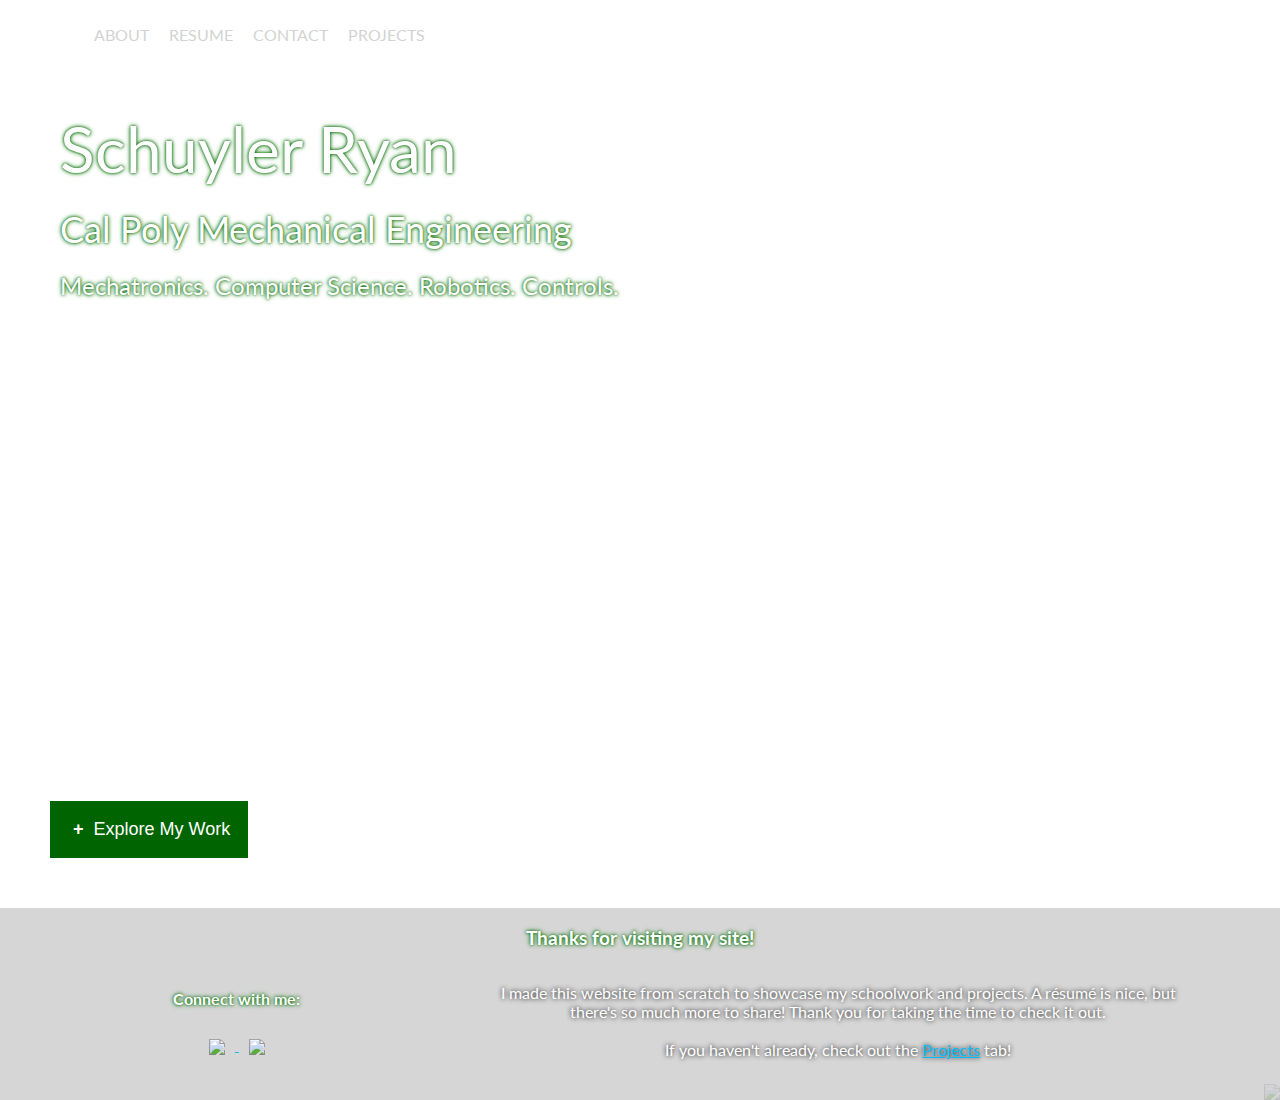
==== index.html @ dcca6e70 "Add files via upload" ====
﻿<!DOCTYPE html>

<html lang="en">

<head>

	<meta charset="utf-8" />
	<title>SR | Home</title>
	<meta name="viewport" content="width=device-width, initial-scale=1.0">
	<meta name="description" content="My personal website to show off">
	<meta name="keywords" content="engineering, computer, cs, mechanical, mechatronics, robotics, ai, html, css, python, c, javascript">
	<meta name="author" content="Schuyler Ryan">
	<link href="https://fonts.googleapis.com/css2?family=Lato&display=swap" rel="stylesheet">
	<link rel="stylesheet" href="styles.css">

</head>

<body>

	<div class="bgimg">
		<div class="container">

			<div class="nav-wrapper">

				<div class="left-side">
					<div class="nav-link-wrapper active-nav-link">
						<a href="index.html">Home</a>
					</div>
					<div class="nav-link-wrapper">
						<a href="about_me.html">About</a>
					</div>
					<div class="nav-link-wrapper">
						<a href="resume_and_coursework.html">Resume</a>
					</div>
					<div class="nav-link-wrapper">
						<a href="contact.html">Contact</a>
					</div>
					<div class="nav-link-wrapper">
						<a href="projects.html">Projects</a>
					</div>
				</div>

				<div class="right-side">
					<div class="brand">
						<a href="contact.html" style="text-decoration: none; color: white;">SCHUYLER RYAN</a>
					</div>
				</div>

			</div>


			<div class="home-wrapper">

				<div class="home-picture">
					<img src="images/portrait2Trans.png" />
				</div>

				<div class="home-projects-wrapper">
					<button type="button" class="collapsible">Explore My Work</button>
					<div class="collapsible-content">
						<!--NASA Banner-->
						<div class="project-banner">
							<a href="projects.html" style="text-decoration: none; color: forestgreen;">NASA RASC-AL Special Edition 2021 Moon to Mars Ice and Prospecting Challenge</a>
						</div>
						<!--SUMO Bot Banner-->
						<div class="project-banner">
							<a href="projects.html#SUMOBot-project" style="text-decoration: none; color: white;">Cal Poly Mechatronics Student SUMO Bot Competition</a>
						</div>					
						<!--AI Banner-->
						<div class="project-banner">
							<a href="projects.html#AI-project" style="text-decoration: none; color: forestgreen;">Artificial Intelligence Project Gallery</a>
						</div>
						<!--Systems Banner-->
						<div class="project-banner">
							<a href="projects.html#systems-project" style="text-decoration: none; color: white;">Systems Programming Project Gallery</a>
						</div>
						<!--Roborodentia-->
						<div class="project-banner">
							<a href="projects.html#roborodentia-project" style="text-decoration: none; color: forestgreen;">Cal Poly Roborodentia Student Competition</a>
						</div>
					</div>
				</div>

				<div class="home-signature">
					<div class="home-signature-name">
						Schuyler Ryan
					</div>
					<div class="home-signature-school">
						Cal Poly Mechanical Engineering
					</div>
					<div class="home-signature-skills">
						Mechatronics. Computer Science. Robotics. Controls.
					</div>
				</div>

			</div>

		</div>
	</div>
	<script>
		var coll = document.getElementsByClassName("collapsible");
		var i;

		for (i = 0; i < coll.length; i++) {
			coll[i].addEventListener("click", function () {
				this.classList.toggle("active");
				var content = this.nextElementSibling;
				if (content.style.display === "block") {
					content.style.display = "none";
				} else {
					content.style.display = "block";
				}
			});
		}
	</script>
	<footer id="footer">
		<h3>Thanks for visiting my site!</h3>
		<div class="footer-col1">
			<h4>Connect with me:</h4>
			<a href="https://www.linkedin.com/in/schuyler-ryan-07632a190" target="_blank" rel="noopener noreferrer">
				<img src="images/linkedin.png">
			</a>
			<a href="contact.html">
				<img src="images/email.svg">
			</a>
		</div>
		<div class="footer-col2">
			<p>
				I made this website from scratch to showcase my schoolwork and projects. A résumé is nice, but there's so much more to share! Thank you for taking the time to check it out. <br /><br />
				If you haven't already, check out the <a href="projects.html">Projects</a> tab!
			</p>
		</div>
	</footer>
</body>


</html>
---- styles.css ----
﻿/* stylesheet for practice website */

/*main styles */
body {
	position: relative;
	min-height: 1100px;
	margin: 0px;
	font-family: 'Lato', sans-serif;
	color: white;
	opacity: 1.00;
	background-attachment: fixed;
	background-position: center center;
	background-repeat: no-repeat;
	background-image: url("images/background.jpg");
	background-size: cover;
}
.container {
	display: grid;
	grid-template-columns: 1fr;
}

h1, h2, h3, h4, h5 {
	font-family: 'Lato', sans-serif;
	color: white;
	text-shadow: 0 0 3px darkgreen, 0 0 5px forestgreen;
}

p {
	color: white;
	text-shadow: 0 0 5px black;
}

a {
	color: deepskyblue;
}

a:visited {
	color: mediumpurple;
}

footer {
	position: absolute;
	bottom: 0;
	width: 100%;
	height: 12rem;
	background-color: rgba(204, 204, 204, 0.8);
	text-align: center;
	overflow: hidden;
}

.footer-col1 {
	text-align: center;
	margin-left: 1vw;
	margin-right: 1vw;
	width: 35vw;
	max-height: 180px;
	float: left;
	display: inline-block;
}

.footer-col1 img {
	padding: 10px;
	max-width: 50px;
	height: auto;
	vertical-align: middle;
}

.footer-col2 {
	text-align: center;
	margin-left: 1vw;
	margin-right: 1vw;
	width: 55vw;
	max-height: 180px;
	float: left;
}

/*nav styles*/
.nav-wrapper {
	display: flex;
	justify-content: space-between;
	padding: 25px;
}

.left-side {
	display: flex;
}

.nav-wrapper > .left-side > div {
	margin-right: 20px;
	font-size: 1em;
	text-transform: uppercase;
}

.nav-link-wrapper {
	height: 22px;
	border-bottom: 1px solid transparent;
	transition: border-bottom 0.3s;
}

.nav-link-wrapper a {
	color: lightgray;
	text-decoration: none;
	transition: color 0.3s;
}

.nav-link-wrapper:hover {
	border-bottom: 1px solid white;
}

.nav-link-wrapper a:hover {
	color: white;
}

.active-nav-link {
	border-bottom: 1px solid white;
}

.active-nav-link a {
	color: white !important;
}

/*background styles*/
.bgimg {
	padding-bottom: 12rem; /*to make room for footer*/
}

/*about page styles */
.about-wrapper {
	padding-bottom: 17px;
}

.profile-image-wrapper img {
	float: left;
	margin-left: 20px;
	margin-right: 20px;
	width: 35vw; /*Width always 35% viewport. auto height keeps aspect ratio*/
	height: auto;
	border: 3px solid forestgreen;
}

.profile-content-wrapper {
	margin-right: 20px;
	margin-left: 20px;
	font-size: 20px;
	font-family: Verdana, sans-serif;
	text-align: justify;
	border: 1px solid white;
	background: rgba(204, 204, 204, 0.3);
	padding-left: 10px;
	padding-right: 10px;
}

.profile-content-wrapper h1 {
	color: white;
}

/*resume page styles*/
.resume-download {
	display: flex;
	justify-content: center;
	padding-left: 20px;
}

.resume-preview {
	display: flex;
	justify-content: center;
	padding: 20px;
}

/*conact page styles*/
.contact-wrapper {
	padding: 25px;
	font-size: min(20px, 3vw);
	color: white;
}

.contact-item-wrapper {
	width: min(400px, 70vw);
	height: 72px;
	border: 1px solid white;
	background: rgba(204, 204, 204, 0.3);
	margin-bottom: 5px;
}

.contact-item-wrapper img {
	padding: 10px;
	max-width: 50px;
	height: auto;
	vertical-align: middle;
}

/*project page styles*/
.projects-wrapper {
	padding: 20px;
	width: 97%;
	height: auto;
}

/*projects - moonToMars*/
.moonToMars-links {
	display: flex;
	justify-content: space-between;
	text-align: center;
	padding-top: 10px;
	padding-bottom: 10px;
	margin-bottom: 20px;
}

.moonToMars-code-repo {
	display: flex;
	justify-content: left;
}

.moonToMars-info-summary, .moonToMars-info-contributions, .moonToMars-info-overview, .moonToMars-info-team {
	border: 1px solid white;
	background: rgba(204, 204, 204, 0.3);
	margin-bottom: 5px;
	margin-top: 5px;
	padding-left: 10px;
	padding-right: 10px;
	font-size: 18px;
}

a.button {
	background-color: forestgreen;
	border: none;
	color: white;
	padding: 15px 32px;
	width: 20vw;
	height: auto;
	text-align: center;
	text-decoration: none;
	display: inline-block;
	font-size: 18px;
}

.moonToMars-image-wrapper img {
	display: flex;
	justify-content: space-between;
	display: inline-block;
	width: 33%;
	height: auto;
}

.moonToMars-info {
	text-align: justify;
}

/*projects - SUMO bot*/
.SUMOBot-links {
	display: flex;
	justify-content: space-between;
	text-align: center;
	padding-top: 10px;
	padding-bottom: 10px;
	margin-bottom: 20px;
}

.SUMOBot-first-col img {
	width: 25%;
	height: auto;
	float: left;
	padding: 1px;
}

.SUMOBot-sec-col img {
	width: 50%;
	height: auto;
	float: left;
	padding: 1px;
}

.SUMOBot-third-col img {
	width: 24%;
	height: auto;
	padding: 1px;
}

.SUMOBot-info-summary, .SUMOBot-info-contributions, .SUMOBot-info-overview {
	border: 1px solid white;
	background: rgba(204, 204, 204, 0.3);
	margin-bottom: 5px;
	margin-top: 5px;
	padding-left: 10px;
	padding-right: 10px;
	font-size: 18px;
}

.SUMOBot-info {
	text-align: justify;
}

/*projects - AI*/
.AI-wrapper {
	font-size: 18px;
}

.collapsible {
	background-color: darkgreen;
	color: white;
	cursor: pointer;
	padding: 18px;
	margin-top: 5px;
	width: 100%;
	border: none;
	text-align: left;
	outline: none;
	font-size: 18px;
}

.active, .collapsible:hover {
	background-color: forestgreen;
}

.collapsible:after {
	content: '\002B';
	color: white;
	font-weight: bold;
	float: left;
	margin-left: 5px;
	margin-right: 10px;
}

.active:after {
	content: "\2212";
}

.collapsible-content {
	padding: 0 18px;
	display: none;
	overflow: hidden;
	background-color: #343334;
}

table {
	font-family: arial, sans-serif;
	border-collapse: collapse;
}

td, th {
	border: 1px solid #dddddd;
	text-align: left;
	padding: 8px;
}

tr:nth-child(odd) {
	background-color: #343334;
}

tr:nth-child(even) {
	background-color: dimgray;
}

.AI-info-summary {
	border: 1px solid white;
	background: rgba(204, 204, 204, 0.3);
	margin-bottom: 5px;
	margin-top: 5px;
	padding-left: 10px;
	padding-right: 10px;
	padding-bottom: 10px;
}

.systems-info-summary {
	border: 1px solid white;
	background: rgba(204, 204, 204, 0.3);
	margin-bottom: 5px;
	margin-top: 5px;
	padding-left: 10px;
	padding-right: 10px;
	padding-bottom: 10px;
}

/*home page styles*/
.home-picture img {
	position: absolute;
	bottom: 0px;
	right: 0px;
	max-height: 900px;
	width: auto;
}

.home-signature {
	position: absolute;
	top: 50px;
	left: 0;
	padding: 50px;
	font-family: 'Lato', sans-serif;
	color: white;
	text-shadow: 0 0 3px darkgreen, 0 0 5px forestgreen;
}

.home-signature-name {
	font-size: min(64px, 7.2vw);
	padding: 10px;
}

.home-signature-school {
	font-size: min(36px, 4vw);
	padding: 10px;
}

.home-signature-skills {
	font-size: min(24px, 2.7vw);
	padding: 10px;
}

.home-projects-wrapper {
	position: absolute;
	bottom: 0;
	left: 0;
	margin-bottom: 12rem;
	padding: 50px;
}

.project-banner {
	font-size: 20px;
	padding: 8px;
}
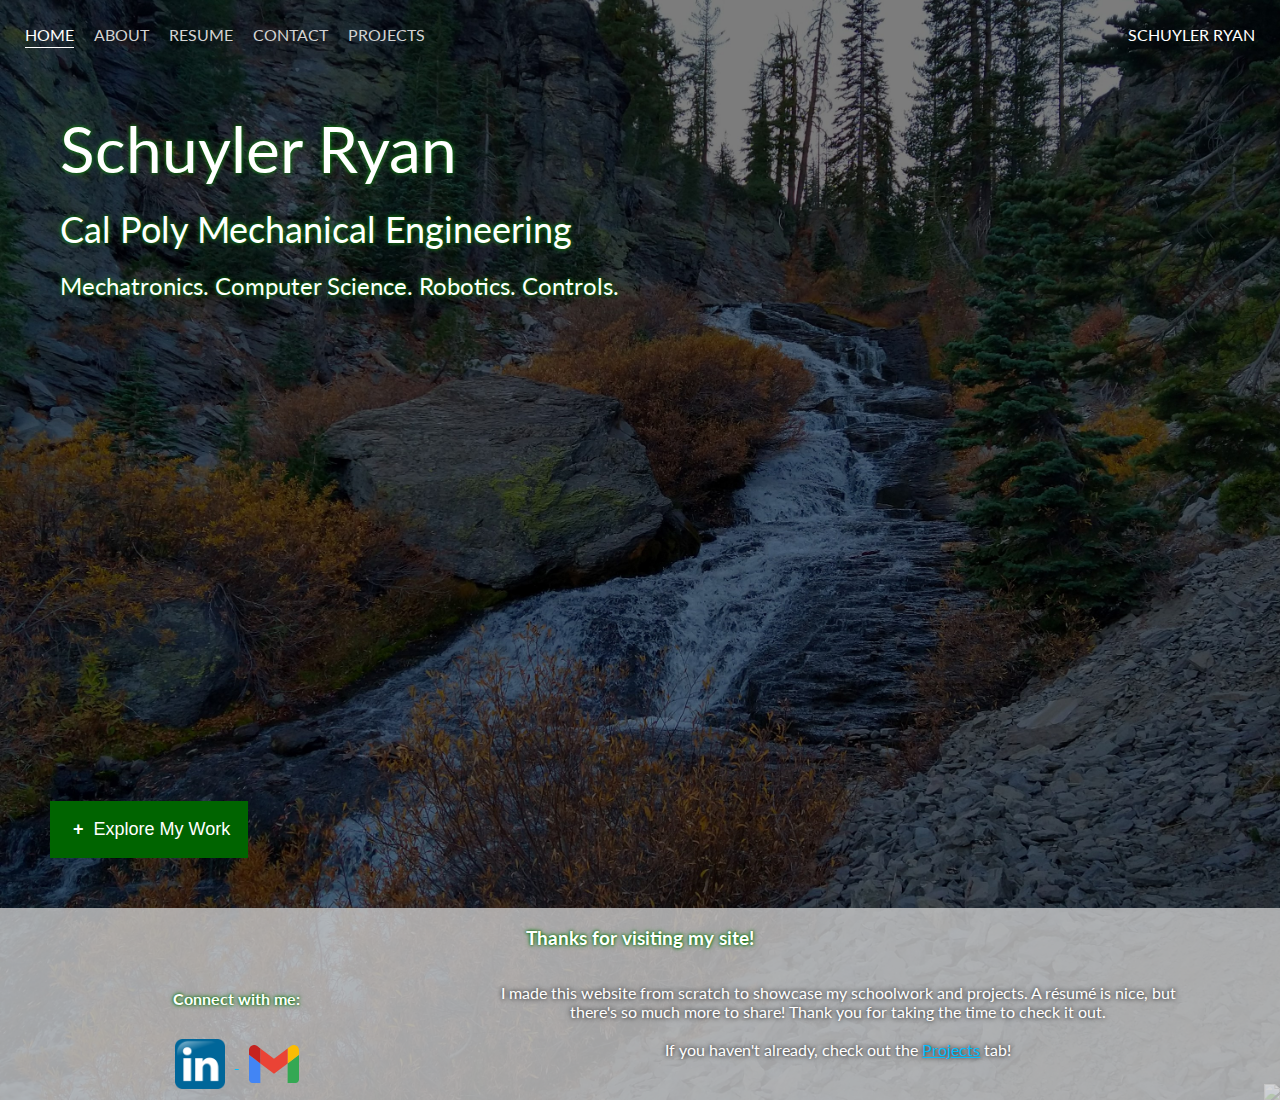
==== commit eb6a5b47: "updated projects + styles" ====
--- a/index.html
+++ b/index.html
@@ -7,7 +7,7 @@
 	<meta charset="utf-8" />
 	<title>SR | Home</title>
 	<meta name="viewport" content="width=device-width, initial-scale=1.0">
-	<meta name="description" content="My personal website to show off">
+	<meta name="description" content="My personal website to show off my work">
 	<meta name="keywords" content="engineering, computer, cs, mechanical, mechatronics, robotics, ai, html, css, python, c, javascript">
 	<meta name="author" content="Schuyler Ryan">
 	<link href="https://fonts.googleapis.com/css2?family=Lato&display=swap" rel="stylesheet">
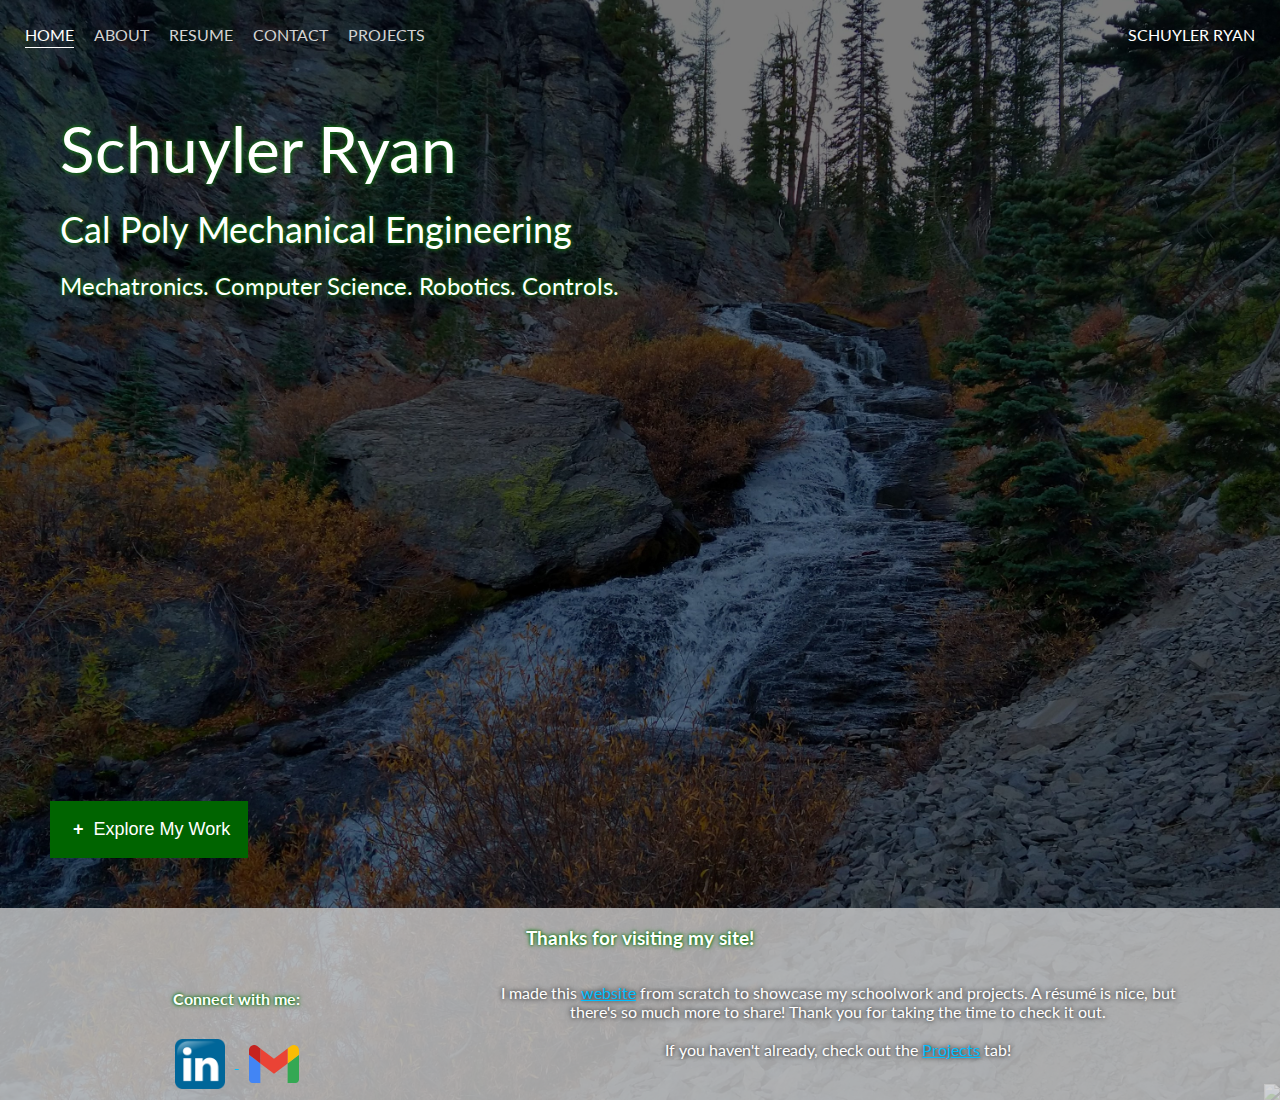
==== commit f06fa741: "update footer + projects" ====
--- a/index.html
+++ b/index.html
@@ -126,7 +126,7 @@
 		</div>
 		<div class="footer-col2">
 			<p>
-				I made this website from scratch to showcase my schoolwork and projects. A résumé is nice, but there's so much more to share! Thank you for taking the time to check it out. <br /><br />
+				I made this <a href="https://github.com/skyryan99/website" target="_blank">website</a> from scratch to showcase my schoolwork and projects. A résumé is nice, but there's so much more to share! Thank you for taking the time to check it out. <br /><br />
 				If you haven't already, check out the <a href="projects.html">Projects</a> tab!
 			</p>
 		</div>
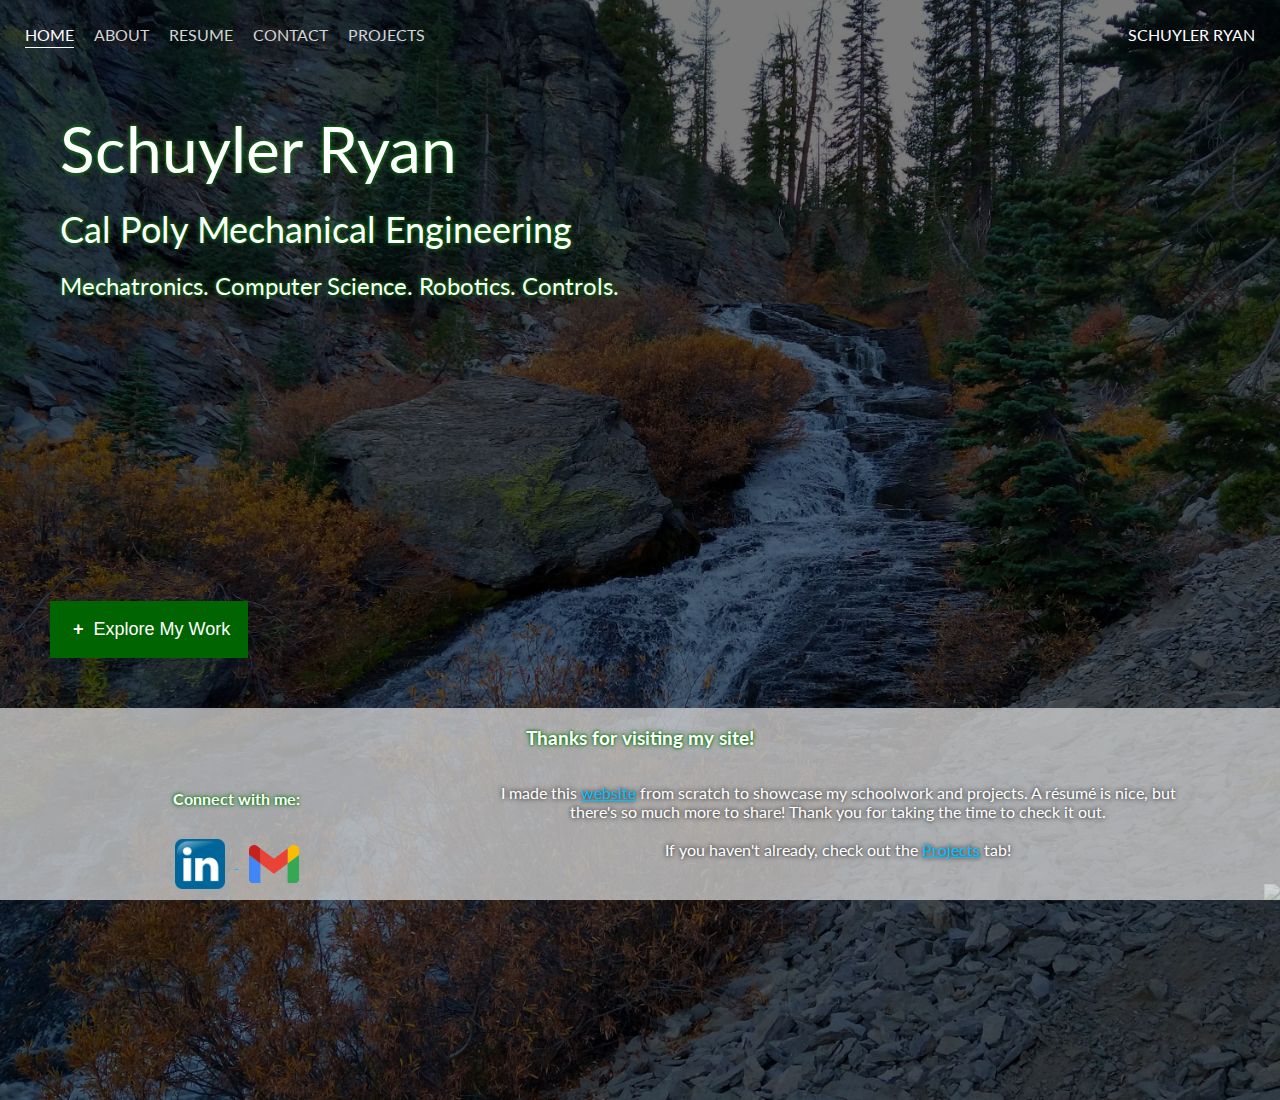
==== commit ed1d74b0: "modifying footer code" ====
--- a/index.html
+++ b/index.html
@@ -10,127 +10,133 @@
 	<meta name="description" content="My personal website to show off my work">
 	<meta name="keywords" content="engineering, computer, cs, mechanical, mechatronics, robotics, ai, html, css, python, c, javascript">
 	<meta name="author" content="Schuyler Ryan">
+	<link rel="canonical" href="http://schuylerryan.me/" />
 	<link href="https://fonts.googleapis.com/css2?family=Lato&display=swap" rel="stylesheet">
 	<link rel="stylesheet" href="styles.css">
-
+	<link rel="shortcut icon" type="image/x-icon" href="images/portrait.jpg">
 </head>
 
 <body>
+	<div id="page-container">
+		<div class="bgimg">
+			<div class="container">
 
-	<div class="bgimg">
-		<div class="container">
+				<div class="nav-wrapper">
 
-			<div class="nav-wrapper">
+					<div class="left-side">
+						<div class="nav-link-wrapper active-nav-link">
+							<a href="index.html">Home</a>
+						</div>
+						<div class="nav-link-wrapper">
+							<a href="about_me.html">About</a>
+						</div>
+						<div class="nav-link-wrapper">
+							<a href="resume_and_coursework.html">Resume</a>
+						</div>
+						<div class="nav-link-wrapper">
+							<a href="contact.html">Contact</a>
+						</div>
+						<div class="nav-link-wrapper">
+							<a href="projects.html">Projects</a>
+						</div>
+					</div>
 
-				<div class="left-side">
-					<div class="nav-link-wrapper active-nav-link">
-						<a href="index.html">Home</a>
+					<div class="right-side">
+						<div class="brand">
+							<a href="contact.html" style="text-decoration: none; color: white;">SCHUYLER RYAN</a>
+						</div>
 					</div>
-					<div class="nav-link-wrapper">
-						<a href="about_me.html">About</a>
-					</div>
-					<div class="nav-link-wrapper">
-						<a href="resume_and_coursework.html">Resume</a>
-					</div>
-					<div class="nav-link-wrapper">
-						<a href="contact.html">Contact</a>
-					</div>
-					<div class="nav-link-wrapper">
-						<a href="projects.html">Projects</a>
-					</div>
+
 				</div>
 
-				<div class="right-side">
-					<div class="brand">
-						<a href="contact.html" style="text-decoration: none; color: white;">SCHUYLER RYAN</a>
+
+				<div class="home-wrapper">
+
+					<div class="home-picture">
+						<img src="images/portrait2Trans.png" />
 					</div>
+
+					<div class="home-projects-wrapper">
+						<button type="button" class="collapsible">Explore My Work</button>
+						<div class="collapsible-content">
+							<!--NASA Banner-->
+							<div class="project-banner">
+								<a href="projects.html" style="text-decoration: none; color: forestgreen;">NASA RASC-AL Special Edition 2021 Moon to Mars Ice and Prospecting Challenge</a>
+							</div>
+							<!--SUMO Bot Banner-->
+							<div class="project-banner">
+								<a href="projects.html#SUMOBot-project" style="text-decoration: none; color: white;">Cal Poly Mechatronics Student SUMO Bot Competition</a>
+							</div>
+							<!--AI Banner-->
+							<div class="project-banner">
+								<a href="projects.html#AI-project" style="text-decoration: none; color: forestgreen;">Artificial Intelligence Project Gallery</a>
+							</div>
+							<!--Systems Banner-->
+							<div class="project-banner">
+								<a href="projects.html#systems-project" style="text-decoration: none; color: white;">Systems Programming Project Gallery</a>
+							</div>
+							<!--Roborodentia-->
+							<div class="project-banner">
+								<a href="projects.html#roborodentia-project" style="text-decoration: none; color: forestgreen;">Cal Poly Roborodentia Student Competition</a>
+							</div>
+							<!--NLP Banner-->
+							<div class="project-banner">
+								<a href="projects.html#NLP-project" style="text-decoration: none; color: white;">NLP Project Gallery</a>
+							</div>
+						</div>
+					</div>
+
+					<div class="home-signature">
+						<div class="home-signature-name">
+							Schuyler Ryan
+						</div>
+						<div class="home-signature-school">
+							Cal Poly Mechanical Engineering
+						</div>
+						<div class="home-signature-skills">
+							Mechatronics. Computer Science. Robotics. Controls.
+						</div>
+					</div>
+
 				</div>
 
 			</div>
+		</div>
+		<script>
+			var coll = document.getElementsByClassName("collapsible");
+			var i;
 
-
-			<div class="home-wrapper">
-
-				<div class="home-picture">
-					<img src="images/portrait2Trans.png" />
-				</div>
-
-				<div class="home-projects-wrapper">
-					<button type="button" class="collapsible">Explore My Work</button>
-					<div class="collapsible-content">
-						<!--NASA Banner-->
-						<div class="project-banner">
-							<a href="projects.html" style="text-decoration: none; color: forestgreen;">NASA RASC-AL Special Edition 2021 Moon to Mars Ice and Prospecting Challenge</a>
-						</div>
-						<!--SUMO Bot Banner-->
-						<div class="project-banner">
-							<a href="projects.html#SUMOBot-project" style="text-decoration: none; color: white;">Cal Poly Mechatronics Student SUMO Bot Competition</a>
-						</div>					
-						<!--AI Banner-->
-						<div class="project-banner">
-							<a href="projects.html#AI-project" style="text-decoration: none; color: forestgreen;">Artificial Intelligence Project Gallery</a>
-						</div>
-						<!--Systems Banner-->
-						<div class="project-banner">
-							<a href="projects.html#systems-project" style="text-decoration: none; color: white;">Systems Programming Project Gallery</a>
-						</div>
-						<!--Roborodentia-->
-						<div class="project-banner">
-							<a href="projects.html#roborodentia-project" style="text-decoration: none; color: forestgreen;">Cal Poly Roborodentia Student Competition</a>
-						</div>
-					</div>
-				</div>
-
-				<div class="home-signature">
-					<div class="home-signature-name">
-						Schuyler Ryan
-					</div>
-					<div class="home-signature-school">
-						Cal Poly Mechanical Engineering
-					</div>
-					<div class="home-signature-skills">
-						Mechatronics. Computer Science. Robotics. Controls.
-					</div>
-				</div>
-
+			for (i = 0; i < coll.length; i++) {
+				coll[i].addEventListener("click", function () {
+					this.classList.toggle("active");
+					var content = this.nextElementSibling;
+					if (content.style.display === "block") {
+						content.style.display = "none";
+					} else {
+						content.style.display = "block";
+					}
+				});
+			}
+		</script>
+		<footer id="footer">
+			<h3>Thanks for visiting my site!</h3>
+			<div class="footer-col1">
+				<h4>Connect with me:</h4>
+				<a href="https://www.linkedin.com/in/schuyler-ryan/" target="_blank" rel="noopener noreferrer">
+					<img src="images/linkedin.png">
+				</a>
+				<a href="contact.html">
+					<img src="images/email.svg">
+				</a>
 			</div>
-
-		</div>
+			<div class="footer-col2">
+				<p>
+					I made this <a href="https://github.com/skyryan99/website" target="_blank">website</a> from scratch to showcase my schoolwork and projects. A résumé is nice, but there's so much more to share! Thank you for taking the time to check it out. <br /><br />
+					If you haven't already, check out the <a href="projects.html">Projects</a> tab!
+				</p>
+			</div>
+		</footer>
 	</div>
-	<script>
-		var coll = document.getElementsByClassName("collapsible");
-		var i;
-
-		for (i = 0; i < coll.length; i++) {
-			coll[i].addEventListener("click", function () {
-				this.classList.toggle("active");
-				var content = this.nextElementSibling;
-				if (content.style.display === "block") {
-					content.style.display = "none";
-				} else {
-					content.style.display = "block";
-				}
-			});
-		}
-	</script>
-	<footer id="footer">
-		<h3>Thanks for visiting my site!</h3>
-		<div class="footer-col1">
-			<h4>Connect with me:</h4>
-			<a href="https://www.linkedin.com/in/schuyler-ryan-07632a190" target="_blank" rel="noopener noreferrer">
-				<img src="images/linkedin.png">
-			</a>
-			<a href="contact.html">
-				<img src="images/email.svg">
-			</a>
-		</div>
-		<div class="footer-col2">
-			<p>
-				I made this <a href="https://github.com/skyryan99/website" target="_blank">website</a> from scratch to showcase my schoolwork and projects. A résumé is nice, but there's so much more to share! Thank you for taking the time to check it out. <br /><br />
-				If you haven't already, check out the <a href="projects.html">Projects</a> tab!
-			</p>
-		</div>
-	</footer>
 </body>
 
 
--- a/styles.css
+++ b/styles.css
@@ -5,6 +5,7 @@
 	position: relative;
 	min-height: 1100px;
 	margin: 0px;
+	padding: 0px;
 	font-family: 'Lato', sans-serif;
 	color: white;
 	opacity: 1.00;
@@ -14,6 +15,7 @@
 	background-image: url("images/background.jpg");
 	background-size: cover;
 }
+
 .container {
 	display: grid;
 	grid-template-columns: 1fr;
@@ -38,7 +40,12 @@
 	color: mediumpurple;
 }
 
-footer {
+#page-container {
+	position: relative;
+	min-height: 100vh;
+}
+
+#footer {
 	position: absolute;
 	bottom: 0;
 	width: 100%;
@@ -158,13 +165,13 @@
 .resume-download {
 	display: flex;
 	justify-content: center;
-	padding-left: 20px;
 }
 
 .resume-preview {
 	display: flex;
 	justify-content: center;
-	padding: 20px;
+	padding-top: 20px;
+	padding-bottom: 20px;
 }
 
 /*conact page styles*/
@@ -370,6 +377,32 @@
 	padding-right: 10px;
 	padding-bottom: 10px;
 }
+
+/*projects - roborodentia*/
+.roborodentia-info-description, .roborodentia-info-specs, .roborodentia-info-details, .roborodentia-info-reflections {
+	border: 1px solid white;
+	background: rgba(204, 204, 204, 0.3);
+	margin-bottom: 5px;
+	margin-top: 5px;
+	padding-left: 10px;
+	padding-right: 10px;
+	font-size: 18px;
+}
+
+.roborodentia-images-left img {
+	width: 34%;
+	height: auto;
+	float: left;
+	padding: 1px;
+}
+
+.roborodentia-images-right img {
+	width: 65%;
+	height: auto;
+	padding: 1px;
+	padding-bottom: 5px;
+}
+
 
 /*home page styles*/
 .home-picture img {
